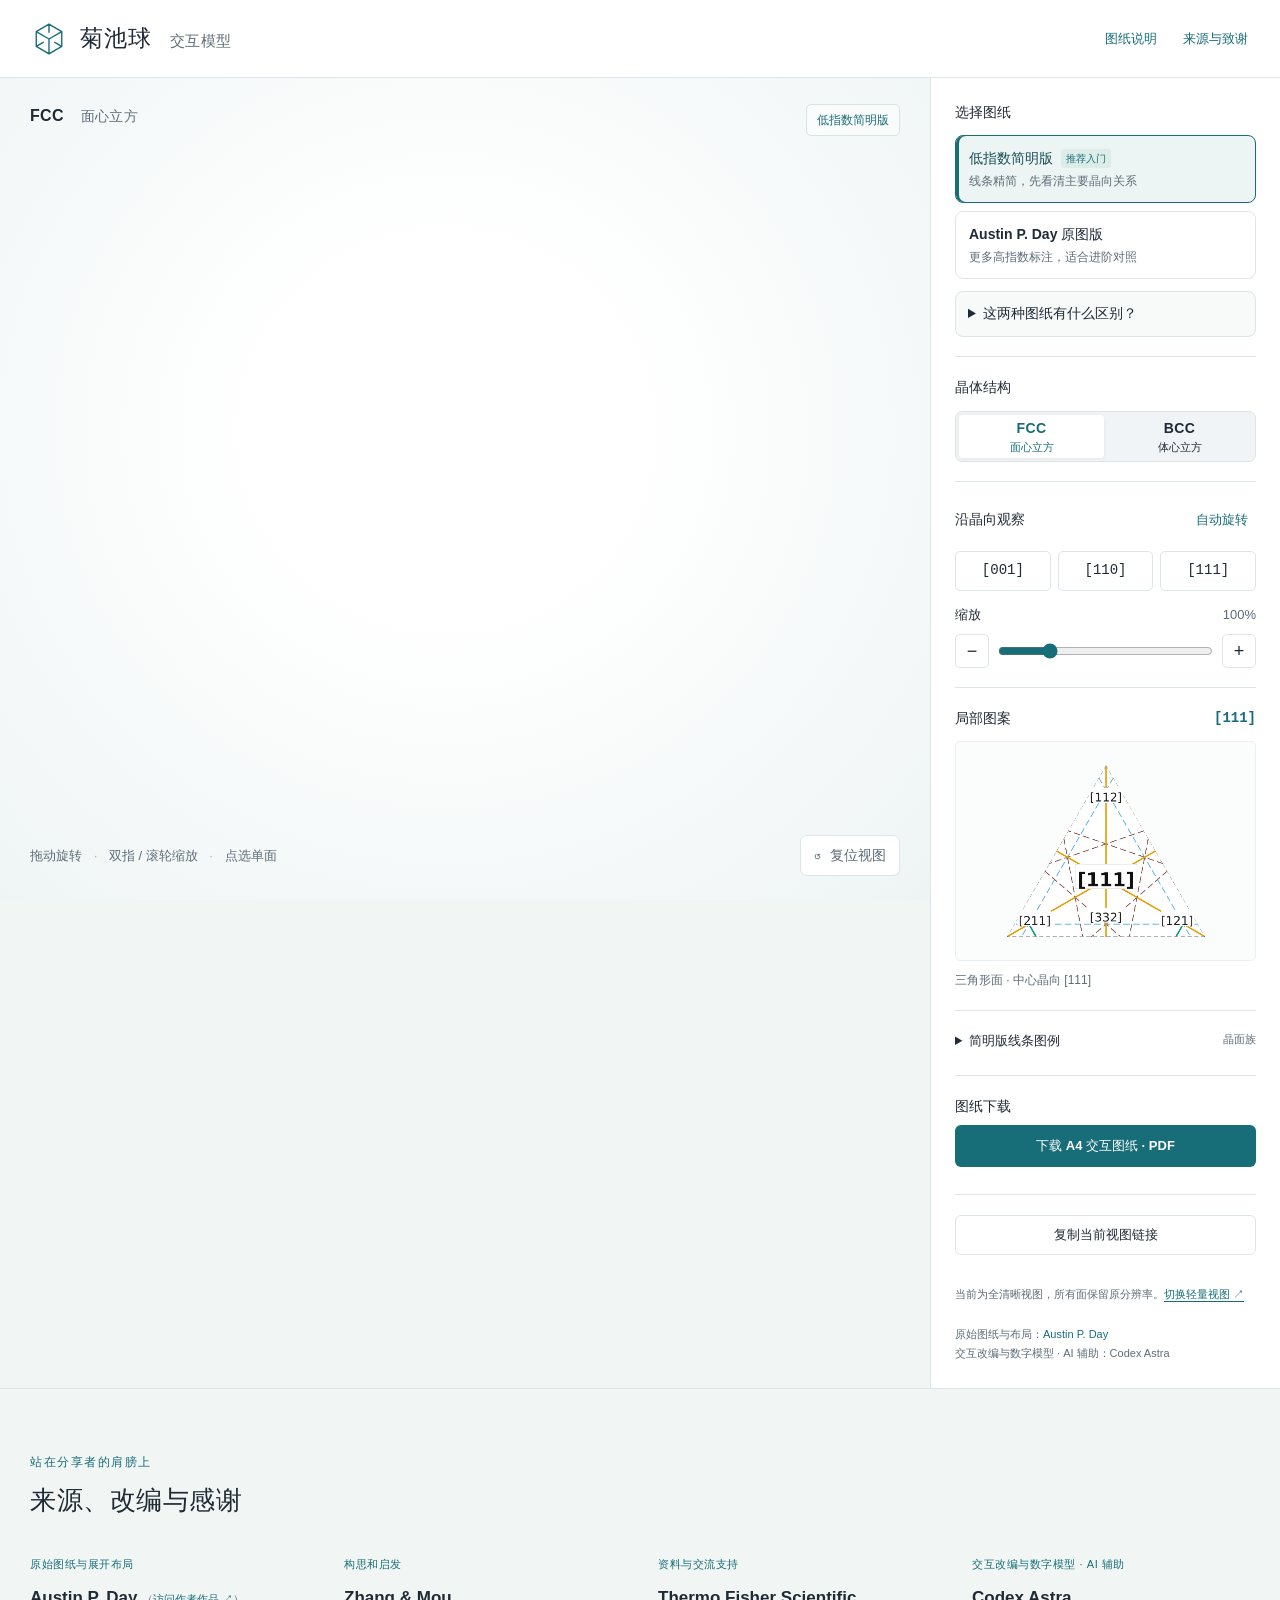
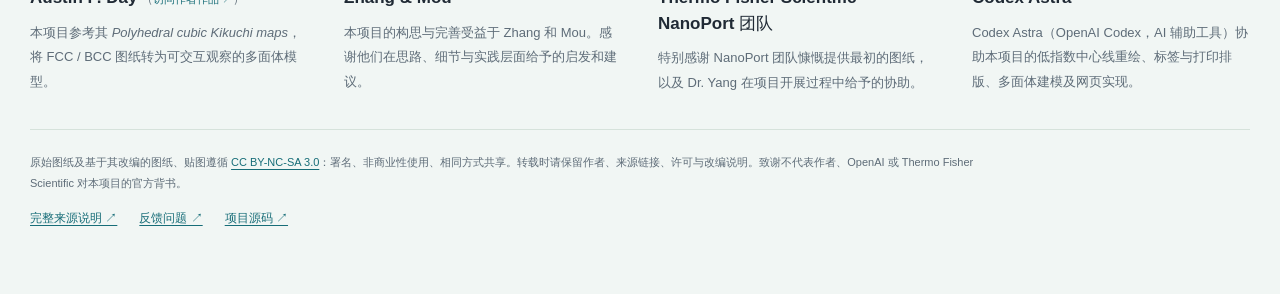
==== index-drawings.html @ 4cb00bb6 "Update links for interactive repository name" ====
<!doctype html>
<html lang="zh-CN">
<head>
  <meta charset="utf-8">
  <meta name="viewport" content="width=device-width, initial-scale=1">
  <meta name="description" content="旋转观察 FCC / BCC 菊池球，从低指数简明版理解晶带轴与晶面族，再用 Austin P. Day 原图版探索更多高指数标注。支持单面查看、视图分享与 A4 图纸下载。">
  <meta name="theme-color" content="#176d78">
  <meta property="og:title" content="菊池球 · FCC / BCC 交互模型">
  <meta property="og:description" content="从低指数简明版开始，在同一视角对照 FCC / BCC 与 Austin P. Day 原图。免费在线交互工具。">
  <meta property="og:type" content="website">
  <title>菊池球 · FCC / BCC 交互模型</title>
  <link rel="stylesheet" href="style.css?v=20260909-gradient2">
  <script src="model-drawings.js" defer></script>
  <script src="model-lite.js" defer></script>
  <script src="preview.js?v=1" defer></script>
  <script src="viewer-drawings.js?v=20260909-wording1" defer></script>
</head>
<body class="teaching-app">
  <a class="skip-link" href="#controls">跳到模型控制</a>
  <header class="header">
    <div class="identity"><svg aria-hidden="true" viewBox="0 0 32 32"><path d="M16 2 28 9v14l-12 7L4 23V9Z M4 9l12 7 12-7M16 16v14M16 2v8M4 23l7-4M28 23l-7-4"/></svg><h1>菊池球<span>交互模型</span></h1></div>
    <nav aria-label="页面导航"><a href="#guide">图纸说明</a><a href="#credits">来源与致谢</a></nav>
  </header>
  <main>
    <section class="stage" aria-label="菊池球三维观察区">
      <div class="stage-top"><div><span class="model-tag" id="model-tag">FCC <span>面心立方</span></span></div><span class="edition-tag" id="edition-tag">低指数简明版</span></div>
      <canvas id="viewer" tabindex="0" aria-label="菊池球模型。拖动或按方向键旋转，滚轮或加减键缩放，点击表面查看图案，Home 键复位。也可在模型控制中选择晶向。" aria-busy="true"></canvas>
      <div id="loading" class="loading" role="status"><span id="loading-message">正在载入低指数简明版…</span><button id="retry" type="button" hidden>重新载入</button></div>
      <noscript><p class="loading">请启用 JavaScript 查看交互模型。也可在下方下载 A4 交互图纸。</p></noscript>
      <div class="stage-bottom"><span>拖动旋转 <i>·</i> 双指 / 滚轮缩放 <i>·</i> 点选单面</span><button id="reset" class="reset" type="button" title="快捷键 Home">↺ <span>复位视图</span></button></div>
    </section>
    <aside id="controls" class="panel" aria-label="模型观察控制" tabindex="-1">
      <section class="control-block edition-block">
        <div class="row"><h2>选择图纸</h2></div>
        <div class="edition-options" role="group" aria-label="选择图纸版本">
          <button type="button" data-edition="teaching" aria-pressed="true"><span class="edition-title">低指数简明版 <small>推荐入门</small></span><span class="edition-subtitle">线条精简，先看清主要晶向关系</span></button>
          <button type="button" data-edition="day" aria-pressed="false"><span class="edition-title">Austin P. Day 原图版</span><span class="edition-subtitle">更多高指数标注，适合进阶对照</span></button>
        </div>
        <details id="guide" class="reading-note"><summary>这两种图纸有什么区别？</summary><div><p><strong>低指数简明版（Strict）</strong>：从各分量绝对值不超过 3 的候选晶面中按 FCC / BCC 反射条件筛选，将共线的高次反射合并为中心线，并仅标注保留线条形成的部分晶带轴交点。它用于减少视觉负担，不是所有低指数晶向的完整目录。</p><p><strong>Austin P. Day 原图版</strong>：保留所提供图纸中更丰富的线条、色彩与高指数标注。当前 BCC 原图分辨率较低，放大后清晰度受源图限制；可访问作者的作品页面查阅原始资料。</p><p>模型由 18 个正方形面与 8 个三角形面组成，展示预先绘制的图案，不实时计算衍射花样、晶格常数或菊池带强度。</p></div></details>
      </section>
      <section class="control-block crystal-block">
        <h2>晶体结构</h2>
        <div class="segmented" role="group" aria-label="选择晶体类型"><button type="button" data-model="FCC" aria-pressed="true">FCC <span>面心立方</span></button><button type="button" data-model="BCC" aria-pressed="false">BCC <span>体心立方</span></button></div>
      </section>
      <section class="control-block view-block">
        <div class="row"><h2>沿晶向观察</h2><button type="button" id="spin" class="text-button" aria-pressed="false">自动旋转</button></div>
        <div class="views" role="group" aria-label="观察方向"><button type="button" data-view="001" aria-pressed="false">[001]</button><button type="button" data-view="110" aria-pressed="false">[110]</button><button type="button" data-view="111" aria-pressed="false">[111]</button></div>
        <div class="row zoom-row"><label for="zoom">缩放</label><output for="zoom" id="zoom-value">100%</output></div>
        <div class="zoom-control"><button id="zoom-out" aria-label="缩小" type="button">−</button><input id="zoom" type="range" min="55" max="260" step="1" value="100" aria-label="模型缩放比例"><button id="zoom-in" aria-label="放大" type="button">+</button></div>
      </section>
      <section class="control-block face-block">
        <div class="row"><h2>局部图案</h2><span id="face-label" class="face-label">—</span></div>
        <div class="face-preview"><canvas id="face-preview" width="512" height="512" role="img" aria-label="所选晶向的图纸局部"></canvas></div>
        <label for="face-picker" hidden>选择晶向并转到对应面</label><select id="face-picker" disabled hidden><option>正在载入晶向…</option></select>
        <p class="detail" id="face-description">点选模型表面，查看对应的局部图案。</p>
      </section>
      <details id="legend-block" class="legend-block"><summary>简明版线条图例 <span>晶面族</span></summary><div id="legend" class="legend"></div><p class="detail">不同晶面族以颜色和线型区分。<br>晶向以 [uvw] 标注；数字上方的横杠表示该指数为负。</p></details>
      <section id="download-block" class="control-block download-block" aria-label="图纸与下载">
        <h2>图纸下载</h2><div id="source-links"><a class="download-link" href="source/reference.pdf" download="Kikuchi_FCC_BCC_LowIndex_A4.pdf">下载 A4 交互图纸 · PDF</a></div>
      </section>
      <div class="share-block"><button id="share" type="button">复制当前视图链接</button><span id="share-status" role="status"></span><input id="share-fallback" aria-label="当前视图链接，可手动复制" readonly hidden></div>
      <p class="render-note">当前为全清晰视图，所有面保留原分辨率。<a href="index-lite.html" id="render-mode-link">切换轻量视图 ↗</a></p>
      <p class="panel-credit">原始图纸与布局：<a href="#credits">Austin P. Day</a><br>交互改编与数字模型 · AI 辅助：Codex Astra</p>
    </aside>
  </main>
  <footer id="credits" class="credits-section" aria-labelledby="credits-title">
    <div class="section-intro"><p class="eyebrow">站在分享者的肩膀上</p><h2 id="credits-title">来源、改编与感谢</h2></div>
    <div class="credit-grid">
      <article><p class="credit-role">原始图纸与展开布局</p><h3>Austin P. Day <small class="credit-source">（<a href="https://www.thingiverse.com/thing:969758" target="_blank" rel="noopener" aria-label="查看 Austin P. Day 的作品与原始资料">访问作者作品 ↗</a>）</small></h3><p>本项目参考其 <em>Polyhedral cubic Kikuchi maps</em>，将 FCC / BCC 图纸转为可交互观察的多面体模型。</p></article>
      <article><p class="credit-role">构思和启发</p><h3>Zhang &amp; Mou</h3><p>本项目的构思与完善受益于 Zhang 和 Mou。感谢他们在思路、细节与实践层面给予的启发和建议。</p></article>
      <article><p class="credit-role">资料与交流支持</p><h3>Thermo Fisher Scientific NanoPort 团队</h3><p>特别感谢 NanoPort 团队慷慨提供最初的图纸，以及 Dr. Yang 在项目开展过程中给予的协助。</p></article>
      <article><p class="credit-role">交互改编与数字模型 · AI 辅助</p><h3>Codex Astra</h3><p>Codex Astra（OpenAI Codex，AI 辅助工具）协助本项目的低指数中心线重绘、标签与打印排版、多面体建模及网页实现。</p></article>
    </div>
    <div class="license-note"><p>原始图纸及基于其改编的图纸、贴图遵循 <a href="https://creativecommons.org/licenses/by-nc-sa/3.0/" target="_blank" rel="license noopener">CC BY-NC-SA 3.0</a>：署名、非商业性使用、相同方式共享。转载时请保留作者、来源链接、许可与改编说明。致谢不代表作者、OpenAI 或 Thermo Fisher Scientific 对本项目的官方背书。</p><a href="https://github.com/AbigaleLu/kikuchi-sphere-interactive/blob/main/ATTRIBUTION.md" target="_blank" rel="noopener">完整来源说明 ↗</a><a href="https://github.com/AbigaleLu/kikuchi-sphere-interactive/issues" target="_blank" rel="noopener">反馈问题 ↗</a><a href="https://github.com/AbigaleLu/kikuchi-sphere-interactive" target="_blank" rel="noopener">项目源码 ↗</a></div>
  </footer>
</body>
</html>
---- style.css ----
:root{font-family:-apple-system,BlinkMacSystemFont,"Segoe UI","PingFang SC","Microsoft YaHei",sans-serif;color:#202a35;background:#fff;font-size:16px;font-synthesis:none;color-scheme:light;--accent:#176d78;--border:#e2e7eb;--muted:#687482}
*{box-sizing:border-box}body{margin:0}button,input,a{-webkit-tap-highlight-color:transparent}button,input{font:inherit}button{cursor:pointer;color:inherit}button:focus-visible,a:focus-visible,input:focus-visible,canvas:focus-visible{outline:3px solid #258b9d;outline-offset:4px}button{transition:background .15s,color .15s;border:1px solid var(--border);background:#fff}button:hover{background:#edf3f5}button:disabled{opacity:.4;cursor:default}button[aria-pressed=true]{color:#fff;background:var(--accent);border-color:var(--accent)}
.header{height:84px;border-bottom:1px solid var(--border);display:flex;align-items:center;justify-content:space-between;padding:0 34px}.identity{display:flex;gap:14px;align-items:center}.identity svg{width:34px;height:34px;fill:none;stroke:var(--accent);stroke-width:1.3;stroke-linejoin:round}h1{font-size:23px;letter-spacing:.04em;font-weight:650;margin:0}h1 span{font-size:15px;color:var(--muted);font-weight:400;margin-left:18px;letter-spacing:.03em}.version{font-size:13px;color:var(--muted);white-space:nowrap}.version span{padding:0 7px}
main{display:grid;grid-template-columns:minmax(0,1fr) 294px;min-height:calc(100svh - 84px)}.stage{position:relative;min-width:0;height:calc(100svh - 84px);min-height:550px;overflow:hidden;background:radial-gradient(ellipse at 48% 43%,#fff 24%,#f1f4f6 100%)}canvas{width:100%;height:100%;display:block;touch-action:none;cursor:grab}canvas:active{cursor:grabbing}.stage-top,.stage-bottom{position:absolute;left:30px;right:30px;display:flex;align-items:center;justify-content:space-between;gap:14px;pointer-events:none}.stage-top{top:28px}.model-tag{font-weight:650;font-size:16px;letter-spacing:.02em}.model-tag span{font-size:14px;color:var(--muted);font-weight:400;margin-left:12px}.geometry-tag{font-size:13px;color:var(--muted)}.stage-bottom{bottom:24px;font-size:13px;color:var(--muted)}.stage-bottom i{font-style:normal;color:#aab4bf;padding:0 8px}.reset{padding:9px 13px;border-radius:7px;pointer-events:auto;font-size:14px;white-space:nowrap}.reset span{margin-left:5px}.loading{position:absolute;left:50%;top:45%;transform:translate(-50%,-50%);padding:18px 22px;background:#fff;box-shadow:0 4px 30px #1a344219;border:1px solid var(--border);border-radius:8px;font-size:15px;max-width:80%}.loading[hidden]{display:none}
.panel{padding:27px 24px 22px;border-left:1px solid var(--border);background:#fff;display:flex;flex-direction:column;gap:22px}.control-block{padding-bottom:21px;border-bottom:1px solid var(--border)}h2{font-size:14px;font-weight:600;margin:0 0 13px}.segmented{display:flex;border-radius:7px;overflow:hidden;border:1px solid var(--border);padding:3px;background:#f1f4f6;gap:3px}.segmented button{flex:1;height:36px;border:0;border-radius:4px;background:transparent;font-size:14px;font-weight:600;letter-spacing:.08em}.segmented button[aria-pressed=true]{background:#fff;color:#176d78;box-shadow:0 1px 4px #20394c13}.detail{font-size:13px;line-height:1.6;color:var(--muted);margin:9px 0 0}.row{display:flex;align-items:center;justify-content:space-between;gap:8px}.row h2{margin:0}.text-button{border:0;background:transparent;font-size:13px;color:var(--accent);padding:6px 8px;border-radius:4px}.views{display:flex;gap:7px;margin-top:13px}.views button{flex:1;padding:8px 0;font-family:ui-monospace,SFMono-Regular,Consolas,monospace;font-size:14px;border-radius:5px}.zoom-row{font-size:13px;margin-top:20px}.zoom-row output{color:var(--muted);font-variant-numeric:tabular-nums}.zoom-control{display:flex;align-items:center;gap:9px;margin-top:10px}.zoom-control button{height:28px;width:28px;padding:0;flex:none;border-radius:5px;font-size:18px}.zoom-control input{min-width:0;width:100%;margin:0;accent-color:var(--accent);cursor:pointer}.face-label{font-size:14px;font-weight:600;font-family:ui-monospace,SFMono-Regular,Consolas,monospace;color:var(--accent)}.face-preview{aspect-ratio:1;margin-top:12px;display:grid;place-items:center;background:#f8fafb;border:1px solid #edf0f3;border-radius:5px;padding:10px}.face-preview img{width:100%;height:100%;object-fit:contain;min-height:0;min-width:0}.legend{display:flex;flex-wrap:wrap;gap:10px 16px}.legend-item{display:flex;align-items:center;gap:5px;font-family:ui-monospace,SFMono-Regular,Consolas,monospace;font-size:12px}.legend-item svg{width:20px;height:6px;overflow:visible;flex:none}.legend-block h2{margin-bottom:12px}.source-note{margin-top:auto;color:var(--muted);font-size:12px;line-height:1.8}.source-note a{display:block;color:var(--accent);text-decoration:none;margin:6px 0 12px;font-size:13px}.source-note a:hover{text-decoration:underline}.source-note small{font-size:11px;line-height:1.6;color:#7a8692;display:block}
@media(min-height:1000px){.panel{gap:28px;padding-top:32px}.face-preview{margin-top:16px}}
@media(max-width:900px){main{grid-template-columns:minmax(0,1fr) 260px}.panel{padding:24px 18px;gap:20px}.header{padding:0 24px}.stage-top,.stage-bottom{left:20px;right:20px}.stage-bottom{align-items:flex-start;flex-direction:column;gap:12px}.stage-bottom i{padding:0 3px}.geometry-tag{display:none}}
@media(max-width:650px){.header{height:70px;padding:0 18px}h1{font-size:20px}h1 span{font-size:13px;margin-left:12px}.identity{gap:9px}.identity svg{width:27px}.version{font-size:12px}.version span{padding:0 2px}main{display:block}.stage{height:64svh;min-height:410px;max-height:690px}.stage-top{top:21px}.stage-bottom{bottom:17px;flex-direction:row;align-items:center;font-size:12px}.stage-bottom>span{max-width:195px;line-height:1.8}.reset{font-size:12px;padding:8px}.panel{display:grid;grid-template-columns:1fr 1fr;gap:20px 22px;border-left:0;border-top:1px solid var(--border);padding:24px 20px}.control-block{padding-bottom:17px}.face-block{grid-row:span 2;border-bottom:0}.legend-block{grid-column:2}.source-note{grid-column:1/-1;border-top:1px solid var(--border);padding-top:15px}.source-note small{font-size:12px}.source-note a{margin-bottom:6px}}
@media(prefers-reduced-motion:reduce){*{transition:none!important}}

/* Teaching product: the interactive model remains the primary content. */
.teaching-app{--muted:#5e6c78;--border:#dde5e8;line-height:1.5}
.teaching-app .credit-source{font-size:11px;font-weight:400;white-space:nowrap;color:var(--muted)}.teaching-app .credit-source a{display:inline;margin:0;font-size:inherit}
@media(min-width:761px) and (max-width:1050px){.teaching-app .credit-grid{grid-template-columns:repeat(2,minmax(0,1fr))}}
.teaching-app .credit-grid article p+p{margin-top:12px}
.teaching-app .guide-section{padding-top:28px;padding-bottom:28px}.teaching-app .guide-section .reading-note{margin-top:0}
.teaching-app [hidden]{display:none!important}
.teaching-app a{color:var(--accent);text-underline-offset:3px}
.render-note{margin:0;font-size:11px;line-height:1.8;color:var(--muted)}.render-note a{display:inline-block;margin-top:4px}.teaching-app .render-note{grid-column:1/-1}
.teaching-app .header{height:78px;padding:0 32px;gap:20px}
.header nav{display:flex;gap:26px;font-size:13px;white-space:nowrap}.header nav a{text-decoration:none}.header nav a:hover{text-decoration:underline}
.skip-link{position:fixed;left:16px;top:-100px;z-index:20;background:#fff;padding:12px 20px;border:2px solid var(--accent);border-radius:8px}.skip-link:focus{top:12px}
.visually-hidden{position:absolute;width:1px;height:1px;margin:-1px;padding:0;overflow:hidden;clip:rect(0,0,0,0);white-space:nowrap;border:0}
.teaching-app main{grid-template-columns:minmax(0,1fr) 350px;min-height:calc(100svh - 78px);border-bottom:1px solid var(--border)}
.teaching-app .stage{height:calc(100svh - 78px);min-height:610px;position:sticky;top:0;background:radial-gradient(ellipse at 48% 43%,#fff 28%,#eef4f4 100%)}
.teaching-app .stage-top{align-items:flex-start;top:26px}.stage-eyebrow{margin:0 0 8px;color:var(--muted);font-size:13px;letter-spacing:.05em}.edition-tag{font-size:12px;line-height:1.5;padding:6px 10px;border-radius:5px;background:#fff9;border:1px solid #d6e4e4;color:var(--accent);white-space:nowrap}
.teaching-app .panel{padding:24px;gap:20px}.teaching-app h2{font-size:14px;font-weight:650}.teaching-app .control-block{padding-bottom:19px}.quiet-label{font-size:11px;color:var(--muted)}
.edition-options{display:grid;gap:8px;margin-top:12px}.edition-options button{text-align:left;padding:12px 13px;border:1px solid var(--border);border-radius:8px;background:#fff;line-height:1.5}.edition-options button[aria-pressed=true]{background:#edf5f4;border-color:var(--accent);color:#184e56;box-shadow:inset 3px 0 var(--accent)}.edition-options button:hover{background:#f3f8f7}.edition-title{display:flex;align-items:center;gap:8px;font-size:14px;font-weight:650}.edition-title small{font-size:10px;font-weight:550;color:var(--accent);background:#dcece7;padding:2px 5px;border-radius:3px}.edition-subtitle{display:block;color:var(--muted);font-size:12px;margin-top:3px}.teaching-app .detail{font-size:12px;line-height:1.75}
.teaching-app .segmented button{height:43px;letter-spacing:.025em}.segmented button span{font-size:11px;font-weight:400;display:block;letter-spacing:0}.teaching-app .views button{min-height:40px}.teaching-app .zoom-row{margin-top:14px}.teaching-app .zoom-control button{width:34px;height:34px}.teaching-app .text-button{min-height:36px}
.teaching-app .face-preview{aspect-ratio:auto;height:220px;margin-top:12px;background:#fbfcfc}.teaching-app .face-preview img{max-height:100%;max-width:100%}#face-picker{width:100%;border:1px solid var(--border);background:#fff;color:#2f4650;font:inherit;font-size:13px;border-radius:5px;padding:8px;margin-top:10px;min-height:38px}.inline-link{display:inline-block;margin-top:5px;font-size:12px;text-decoration:none}.inline-link:hover{text-decoration:underline}
.teaching-app .legend-block{border-bottom:1px solid var(--border);padding-bottom:16px}.teaching-app summary{cursor:pointer;font-size:13px;font-weight:600;min-height:28px}.teaching-app summary:focus-visible,.teaching-app select:focus-visible{outline:3px solid #258b9d;outline-offset:4px}.legend-block summary span{float:right;font-size:11px;font-weight:400;color:var(--muted)}.teaching-app .legend{margin-top:14px;gap:10px 15px}.download-block h2{margin-bottom:4px}#source-links a{display:block;font-size:12px;margin:8px 0;text-decoration:none}#source-links a:hover{text-decoration:underline}#source-links .download-link{display:block;text-align:center;background:var(--accent);color:#fff;padding:11px;border-radius:6px;font-size:13px;font-weight:600}.share-block{display:grid;gap:6px}.share-block button{border-radius:6px;min-height:40px;font-size:13px}.share-block [role=status]{font-size:11px;color:var(--accent)}#share-fallback{width:100%;font-size:12px;padding:8px;border:1px solid var(--border);border-radius:4px}.panel-credit{font-size:11px;line-height:1.8;color:var(--muted);margin:0}.panel-credit a{text-decoration:none}.loading{line-height:1.8;text-align:center}.loading button{display:block;margin:12px auto 0;padding:7px 15px;border-radius:5px;font-size:13px}
.guide-section,.credits-section{padding:64px max(32px,calc((100% - 1200px)/2));scroll-margin-top:24px}.guide-section{background:#fff}.section-intro{max-width:650px}.section-intro .eyebrow{font-size:12px;color:var(--accent);letter-spacing:.13em;margin:0 0 10px}.section-intro h2{font-size:26px;margin:0 0 12px;letter-spacing:.02em}.section-intro>p:last-child{font-size:14px;color:var(--muted);margin:0;line-height:1.8}.guide-steps{list-style:none;margin:32px 0 0;padding:0;display:grid;grid-template-columns:repeat(3,minmax(0,1fr));gap:32px}.guide-steps li{padding-top:18px;border-top:1px solid var(--border)}.step-number{font-size:12px;font-variant-numeric:tabular-nums;color:var(--accent)}.guide-steps h3,.credit-grid h3{font-size:17px;line-height:1.5;margin:10px 0}.guide-steps p,.credit-grid p{font-size:13px;line-height:1.9;color:var(--muted);margin:0}.reading-note{margin-top:30px;border:1px solid var(--border);padding:17px 20px;border-radius:8px;background:#f8faf9}.reading-note summary{min-height:20px;font-size:14px}.reading-note div{max-width:920px;font-size:13px;line-height:1.9;color:var(--muted)}.reading-note p{margin:14px 0 0}.reading-note strong{color:#374b52}
.credits-section{background:#f1f6f4;border-top:1px solid #dfe8e3}.credit-grid{display:grid;grid-template-columns:repeat(4,minmax(0,1fr));gap:36px;margin-top:34px}.credit-grid .credit-role{color:var(--accent);font-size:11px;letter-spacing:.05em}.credit-grid a{font-size:12px;display:inline-block;margin-top:13px;text-decoration:none}.credit-grid a:hover{text-decoration:underline}.license-note{margin-top:34px;padding-top:22px;border-top:1px solid #d6e2db;font-size:11px;line-height:1.9;color:var(--muted)}.license-note p{max-width:950px;margin:0 0 13px}.license-note>a{margin-right:22px;font-size:12px}
@media(min-width:1600px){.teaching-app main{grid-template-columns:minmax(0,1fr) 380px}.teaching-app .panel{padding:28px 30px}}
@media(max-width:1000px) and (min-width:761px){.teaching-app main{grid-template-columns:minmax(0,1fr) 310px}.teaching-app .panel{padding:22px 18px}.edition-title{font-size:13px}.teaching-app .stage-top{flex-direction:column;gap:10px}.teaching-app .stage-bottom{flex-direction:column;align-items:flex-start}}
@media(max-width:760px){.teaching-app .header{height:72px;padding:0 18px}.teaching-app h1{font-size:20px}.teaching-app h1 span{font-size:11px;display:block;margin-left:0;margin-top:2px}.header nav{gap:16px;font-size:12px}.teaching-app main{display:block}.teaching-app .stage{position:relative;height:61svh;min-height:400px;max-height:650px}.teaching-app .stage-top{left:20px;right:20px;top:20px}.stage-eyebrow{font-size:11px;letter-spacing:0}.edition-tag{font-size:10px;padding:4px 6px}.teaching-app .stage-bottom{left:20px;right:20px;bottom:18px;flex-direction:row;align-items:center}.teaching-app .stage-bottom>span{max-width:190px;line-height:1.8;font-size:11px}.teaching-app .panel{display:grid;grid-template-columns:repeat(2,minmax(0,1fr));gap:20px;border-left:0;border-top:1px solid var(--border);padding:24px 20px}.edition-block{grid-column:1/-1}.edition-options{grid-template-columns:1fr 1fr}.edition-options button{padding:12px}.edition-title{font-size:13px;display:block}.edition-title small{margin-left:4px;display:inline-block}.edition-subtitle{font-size:11px}.crystal-block,.view-block{grid-column:1}.teaching-app .face-block{grid-column:2;grid-row:2/span 2;border-bottom:1px solid var(--border)}.teaching-app .face-preview{height:auto;aspect-ratio:1}.teaching-app .legend-block{grid-column:1/-1}.download-block{grid-column:1/-1}.share-block,.panel-credit{grid-column:1/-1}.guide-section,.credits-section{padding:42px 22px}.section-intro h2{font-size:22px}.guide-steps,.credit-grid{gap:22px;grid-template-columns:1fr}.guide-steps{margin-top:23px}.credit-grid{margin-top:28px}.credit-grid article{padding-top:20px;border-top:1px solid #d6e2db}.reading-note{padding:15px}.teaching-app .reset{font-size:12px}.teaching-app .control-block{padding-bottom:18px}}
@media(max-width:390px){.edition-options{grid-template-columns:1fr}.teaching-app .stage-top{flex-direction:column;gap:8px}.teaching-app .panel{gap:16px;padding:20px 16px}.edition-title{display:flex}.teaching-app .views{gap:4px}.teaching-app .zoom-control{gap:4px}.header nav{gap:10px}.teaching-app .stage-bottom>span{max-width:160px}}

/* Compact disclosure beside the drawing choices. */
.edition-block .reading-note{margin:12px 0 0;padding:10px 12px;font-size:12px;line-height:1.7}
#download-block[hidden]{display:none!important}

.face-preview canvas{width:100%;height:100%;min-width:0;min-height:0;object-fit:contain;cursor:default;touch-action:pan-y}

/* Keep viewer and credits gutters aligned while retaining the viewer gradient. */
.teaching-app{--page-gutter:30px;--page-surface:#f1f6f4}
.teaching-app main,.teaching-app .credits-section{background:var(--page-surface)}
.teaching-app .stage-top,.teaching-app .stage-bottom{left:var(--page-gutter);right:var(--page-gutter)}
.teaching-app .credits-section{padding-left:var(--page-gutter);padding-right:var(--page-gutter);border-top:0}
@media(max-width:900px){.teaching-app{--page-gutter:20px}}
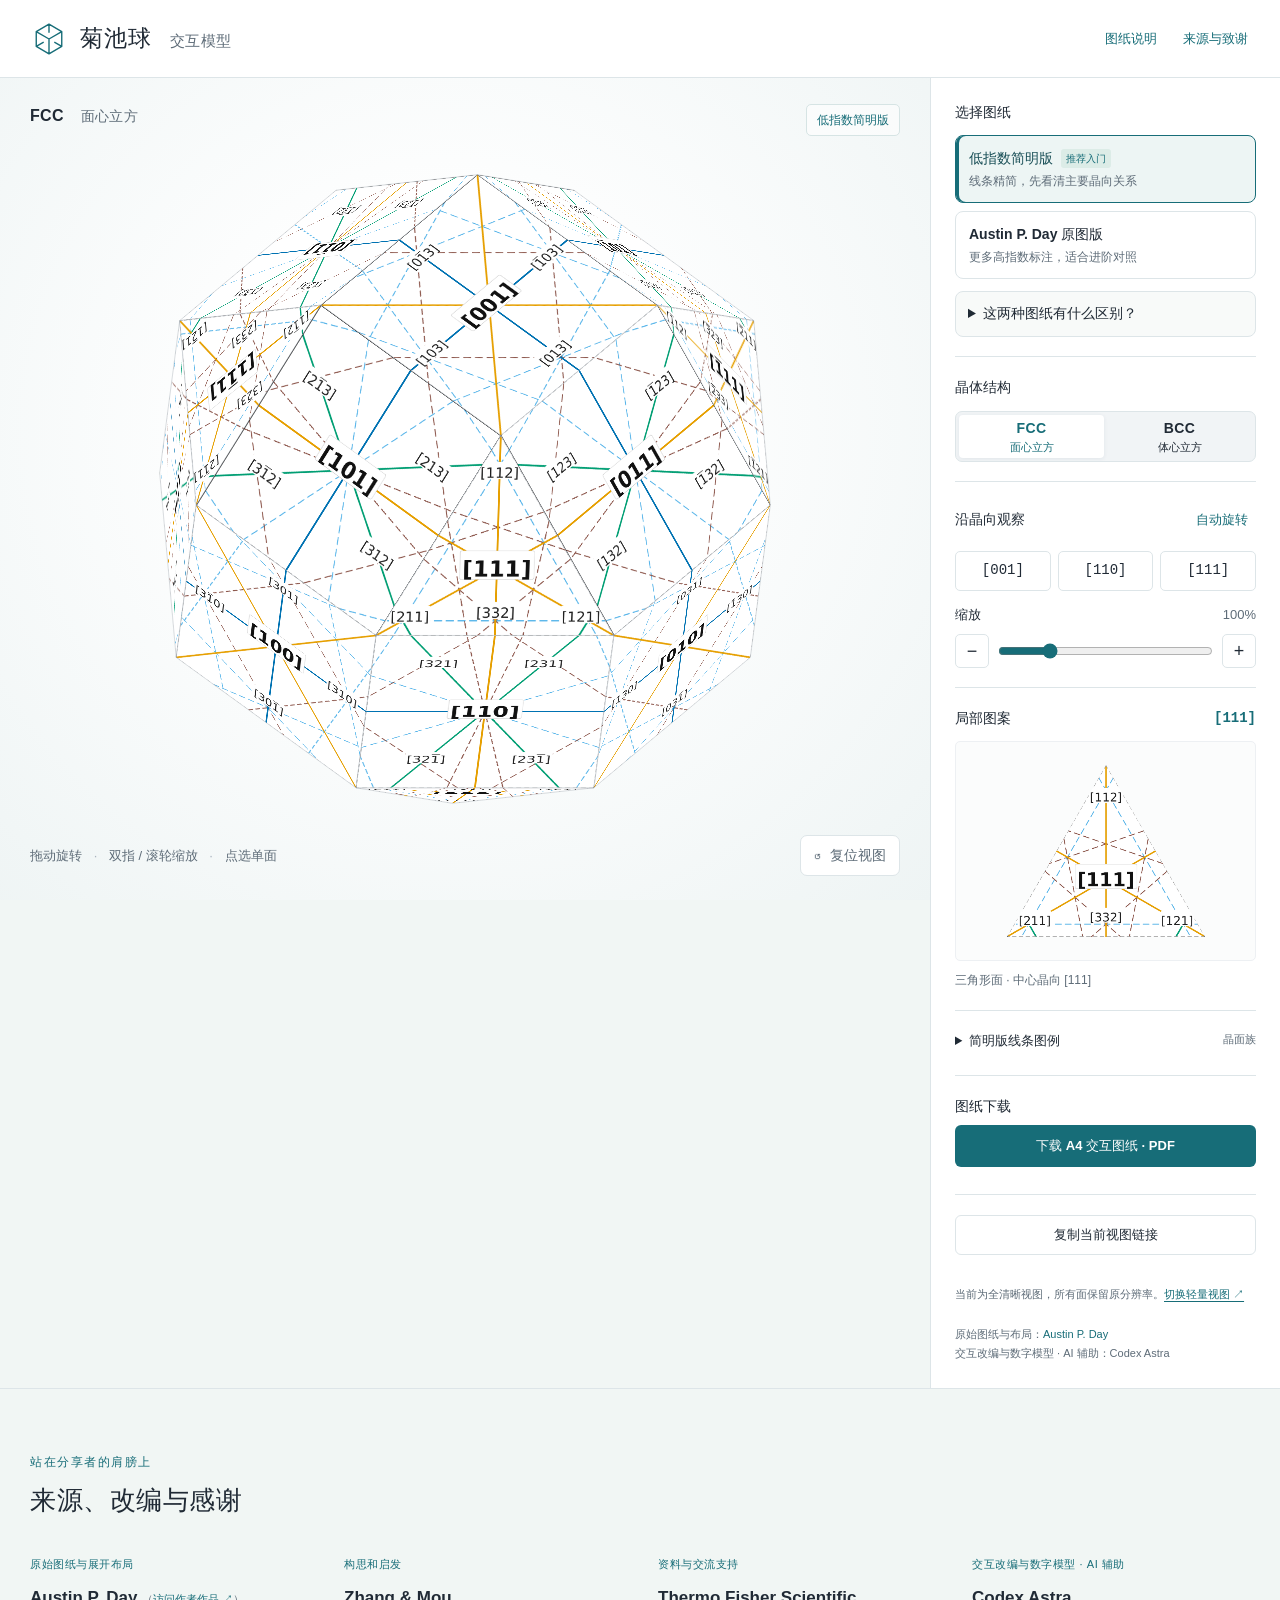
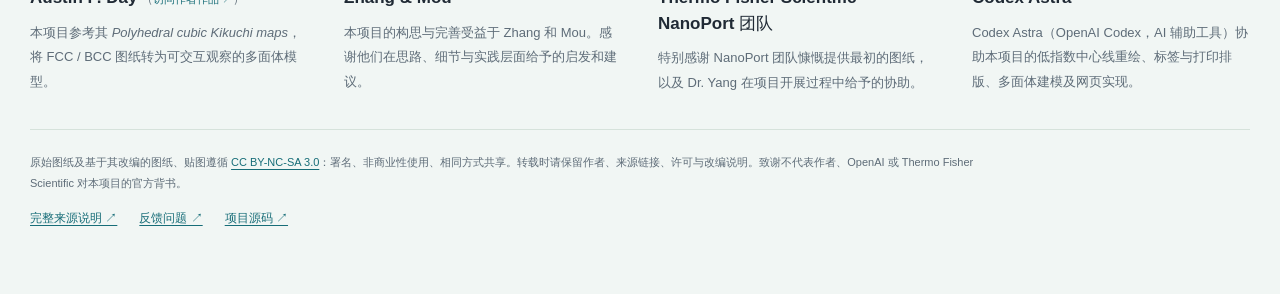
==== commit 0b4cdb3e: "Refresh public totals using an explicit full-history range" ====
--- a/index-drawings.html
+++ b/index-drawings.html
@@ -9,11 +9,12 @@
   <meta property="og:description" content="从低指数简明版开始，在同一视角对照 FCC / BCC 与 Austin P. Day 原图。免费在线交互工具。">
   <meta property="og:type" content="website">
   <title>菊池球 · FCC / BCC 交互模型</title>
-  <link rel="stylesheet" href="style.css?v=20260909-gradient2">
+  <link rel="stylesheet" href="style.css?v=20260909-stats1">
   <script src="model-drawings.js" defer></script>
   <script src="model-lite.js" defer></script>
   <script src="preview.js?v=1" defer></script>
   <script src="viewer-drawings.js?v=20260909-wording1" defer></script>
+  <script src="usage-stats.js?v=20260910-counts2" defer></script>
 </head>
 <body class="teaching-app">
   <a class="skip-link" href="#controls">跳到模型控制</a>
@@ -56,7 +57,7 @@
       </section>
       <details id="legend-block" class="legend-block"><summary>简明版线条图例 <span>晶面族</span></summary><div id="legend" class="legend"></div><p class="detail">不同晶面族以颜色和线型区分。<br>晶向以 [uvw] 标注；数字上方的横杠表示该指数为负。</p></details>
       <section id="download-block" class="control-block download-block" aria-label="图纸与下载">
-        <h2>图纸下载</h2><div id="source-links"><a class="download-link" href="source/reference.pdf" download="Kikuchi_FCC_BCC_LowIndex_A4.pdf">下载 A4 交互图纸 · PDF</a></div>
+        <h2>图纸下载</h2><div id="source-links"><a class="download-link" href="source/reference.pdf" download="Kikuchi_FCC_BCC_LowIndex_A4.pdf" data-goatcounter-click="download-a4-pdf" data-goatcounter-title="A4 Kikuchi drawing PDF download" data-goatcounter-no-session="1">下载 A4 交互图纸 · PDF</a></div>
       </section>
       <div class="share-block"><button id="share" type="button">复制当前视图链接</button><span id="share-status" role="status"></span><input id="share-fallback" aria-label="当前视图链接，可手动复制" readonly hidden></div>
       <p class="render-note">当前为全清晰视图，所有面保留原分辨率。<a href="index-lite.html" id="render-mode-link">切换轻量视图 ↗</a></p>
@@ -72,6 +73,8 @@
       <article><p class="credit-role">交互改编与数字模型 · AI 辅助</p><h3>Codex Astra</h3><p>Codex Astra（OpenAI Codex，AI 辅助工具）协助本项目的低指数中心线重绘、标签与打印排版、多面体建模及网页实现。</p></article>
     </div>
     <div class="license-note"><p>原始图纸及基于其改编的图纸、贴图遵循 <a href="https://creativecommons.org/licenses/by-nc-sa/3.0/" target="_blank" rel="license noopener">CC BY-NC-SA 3.0</a>：署名、非商业性使用、相同方式共享。转载时请保留作者、来源链接、许可与改编说明。致谢不代表作者、OpenAI 或 Thermo Fisher Scientific 对本项目的官方背书。</p><a href="https://github.com/AbigaleLu/kikuchi-sphere-interactive/blob/main/ATTRIBUTION.md" target="_blank" rel="noopener">完整来源说明 ↗</a><a href="https://github.com/AbigaleLu/kikuchi-sphere-interactive/issues" target="_blank" rel="noopener">反馈问题 ↗</a><a href="https://github.com/AbigaleLu/kikuchi-sphere-interactive" target="_blank" rel="noopener">项目源码 ↗</a></div>
+    <p class="usage-stats" id="usage-stats" hidden><span>轻量访问 <span data-usage-path="/kikuchi/lite">0</span></span> · <span>全清晰访问 <span data-usage-path="/kikuchi/full">0</span></span> · <span>图纸下载 <span data-usage-path="download-a4-pdf">0</span></span></p>
   </footer>
+  <script data-goatcounter="https://abigalelu.goatcounter.com/count" data-goatcounter-settings='{"path":"/kikuchi/full"}' async src="https://gc.zgo.at/count.js"></script>
 </body>
 </html>
--- a/style.css
+++ b/style.css
@@ -48,3 +48,6 @@
 .teaching-app .stage-top,.teaching-app .stage-bottom{left:var(--page-gutter);right:var(--page-gutter)}
 .teaching-app .credits-section{padding-left:var(--page-gutter);padding-right:var(--page-gutter);border-top:0}
 @media(max-width:900px){.teaching-app{--page-gutter:20px}}
+
+.usage-stats{margin:16px 0 0;font-size:11px;line-height:1.9;color:var(--muted);font-variant-numeric:tabular-nums}
+.usage-stats>span{display:inline-block}
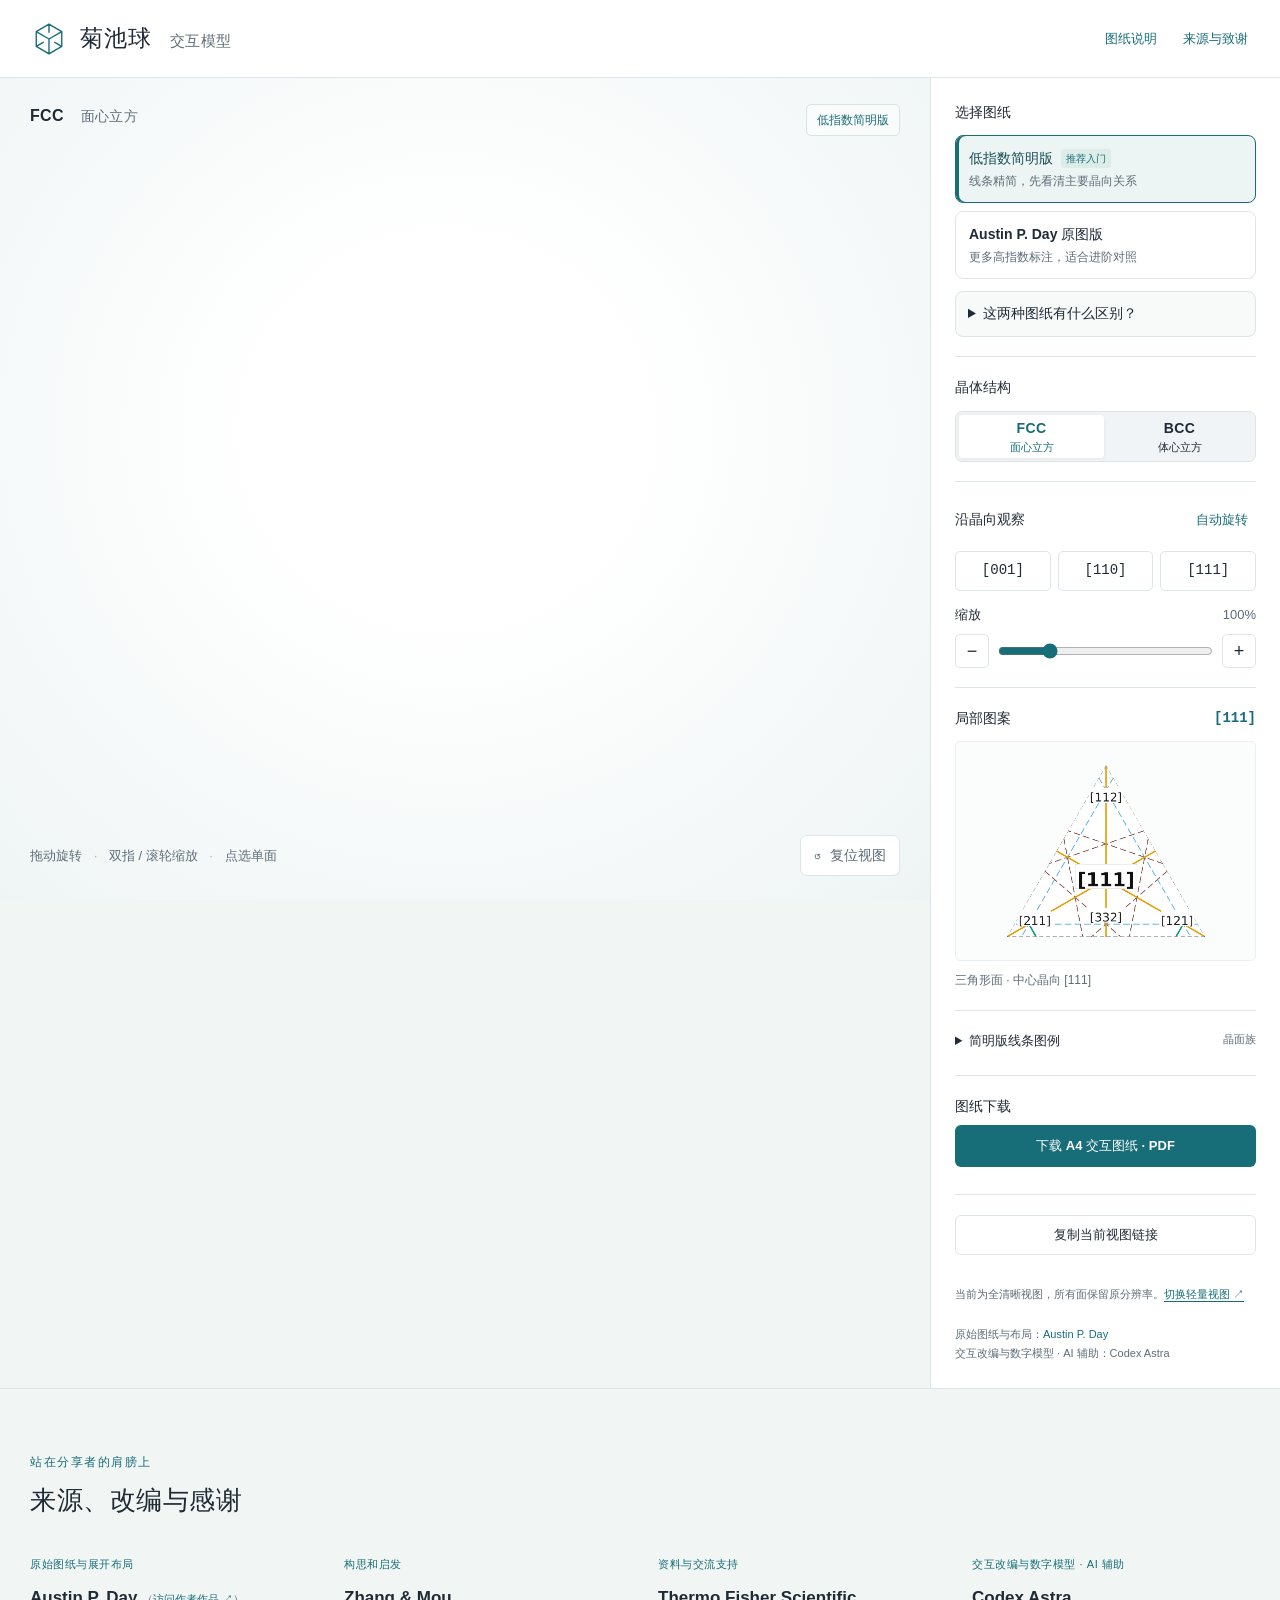
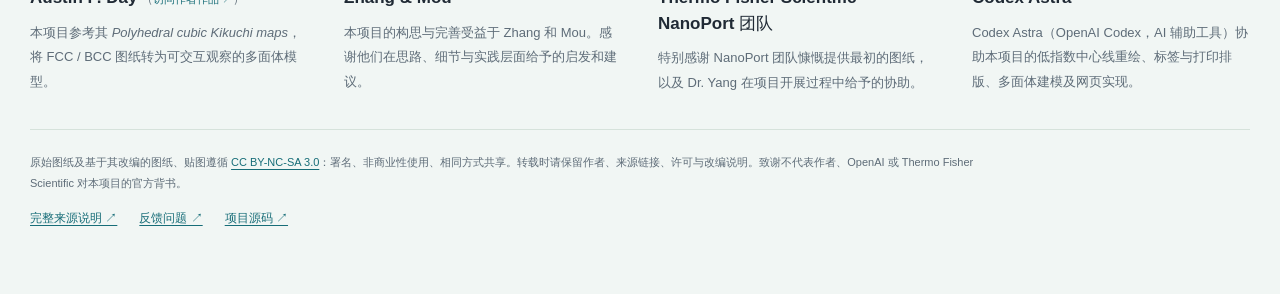
==== commit d62d9560: "Retry public counters after transient connection failures" ====
--- a/index-drawings.html
+++ b/index-drawings.html
@@ -14,7 +14,7 @@
   <script src="model-lite.js" defer></script>
   <script src="preview.js?v=1" defer></script>
   <script src="viewer-drawings.js?v=20260909-wording1" defer></script>
-  <script src="usage-stats.js?v=20260910-counts2" defer></script>
+  <script src="usage-stats.js?v=20260911-retry1" defer></script>
 </head>
 <body class="teaching-app">
   <a class="skip-link" href="#controls">跳到模型控制</a>
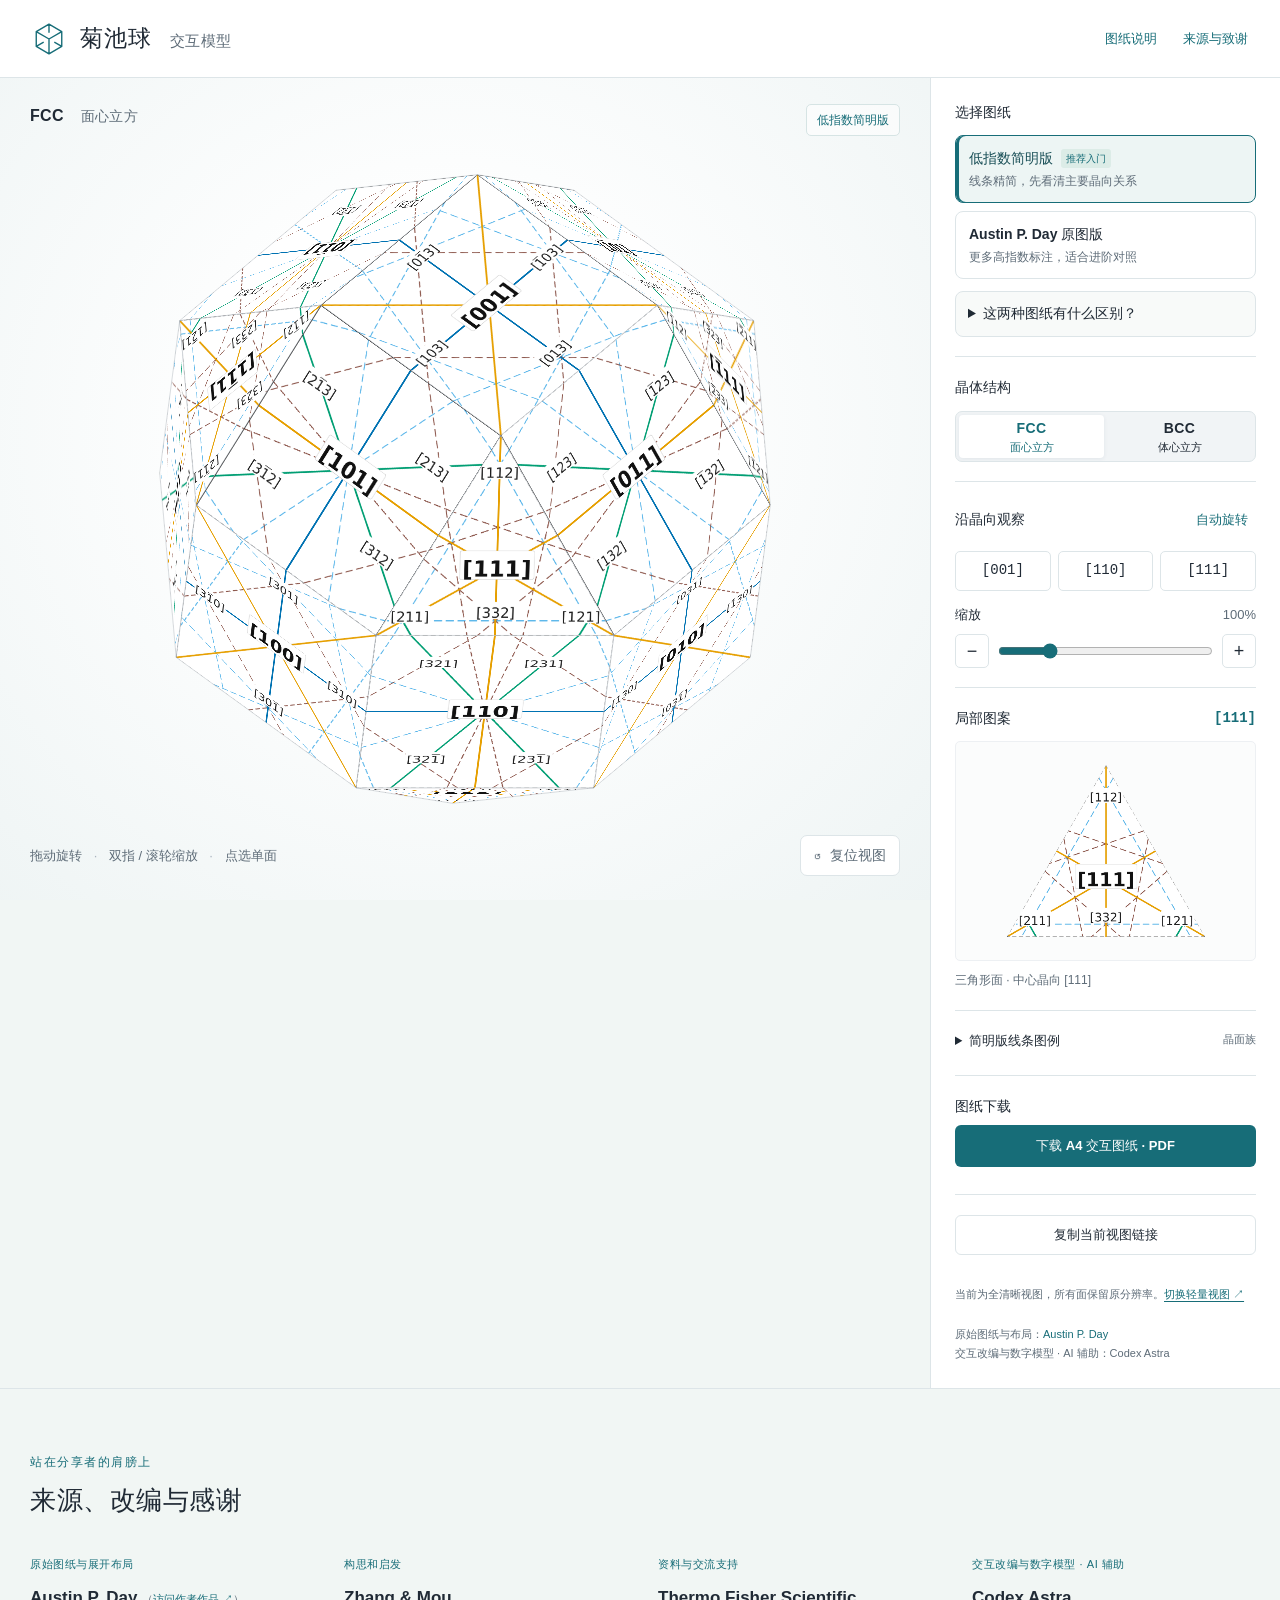
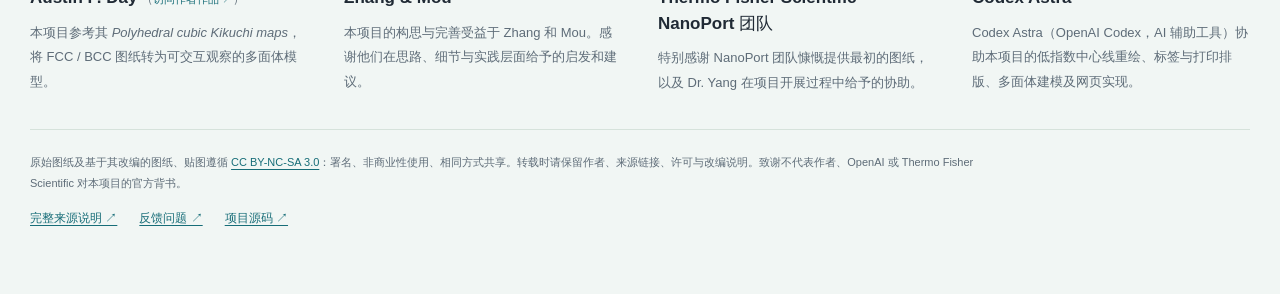
==== commit 78609c39: "Add Kikuchi artwork as home screen and browser icons" ====
--- a/index-drawings.html
+++ b/index-drawings.html
@@ -2,6 +2,9 @@
 <html lang="zh-CN">
 <head>
   <meta charset="utf-8">
+  <meta name="apple-mobile-web-app-title" content="菊池球">
+  <link rel="apple-touch-icon" sizes="180x180" href="assets/icons/apple-touch-icon-v1.png">
+  <link rel="icon" type="image/png" sizes="32x32" href="assets/icons/favicon-32-v1.png">
   <meta name="viewport" content="width=device-width, initial-scale=1">
   <meta name="description" content="旋转观察 FCC / BCC 菊池球，从低指数简明版理解晶带轴与晶面族，再用 Austin P. Day 原图版探索更多高指数标注。支持单面查看、视图分享与 A4 图纸下载。">
   <meta name="theme-color" content="#176d78">
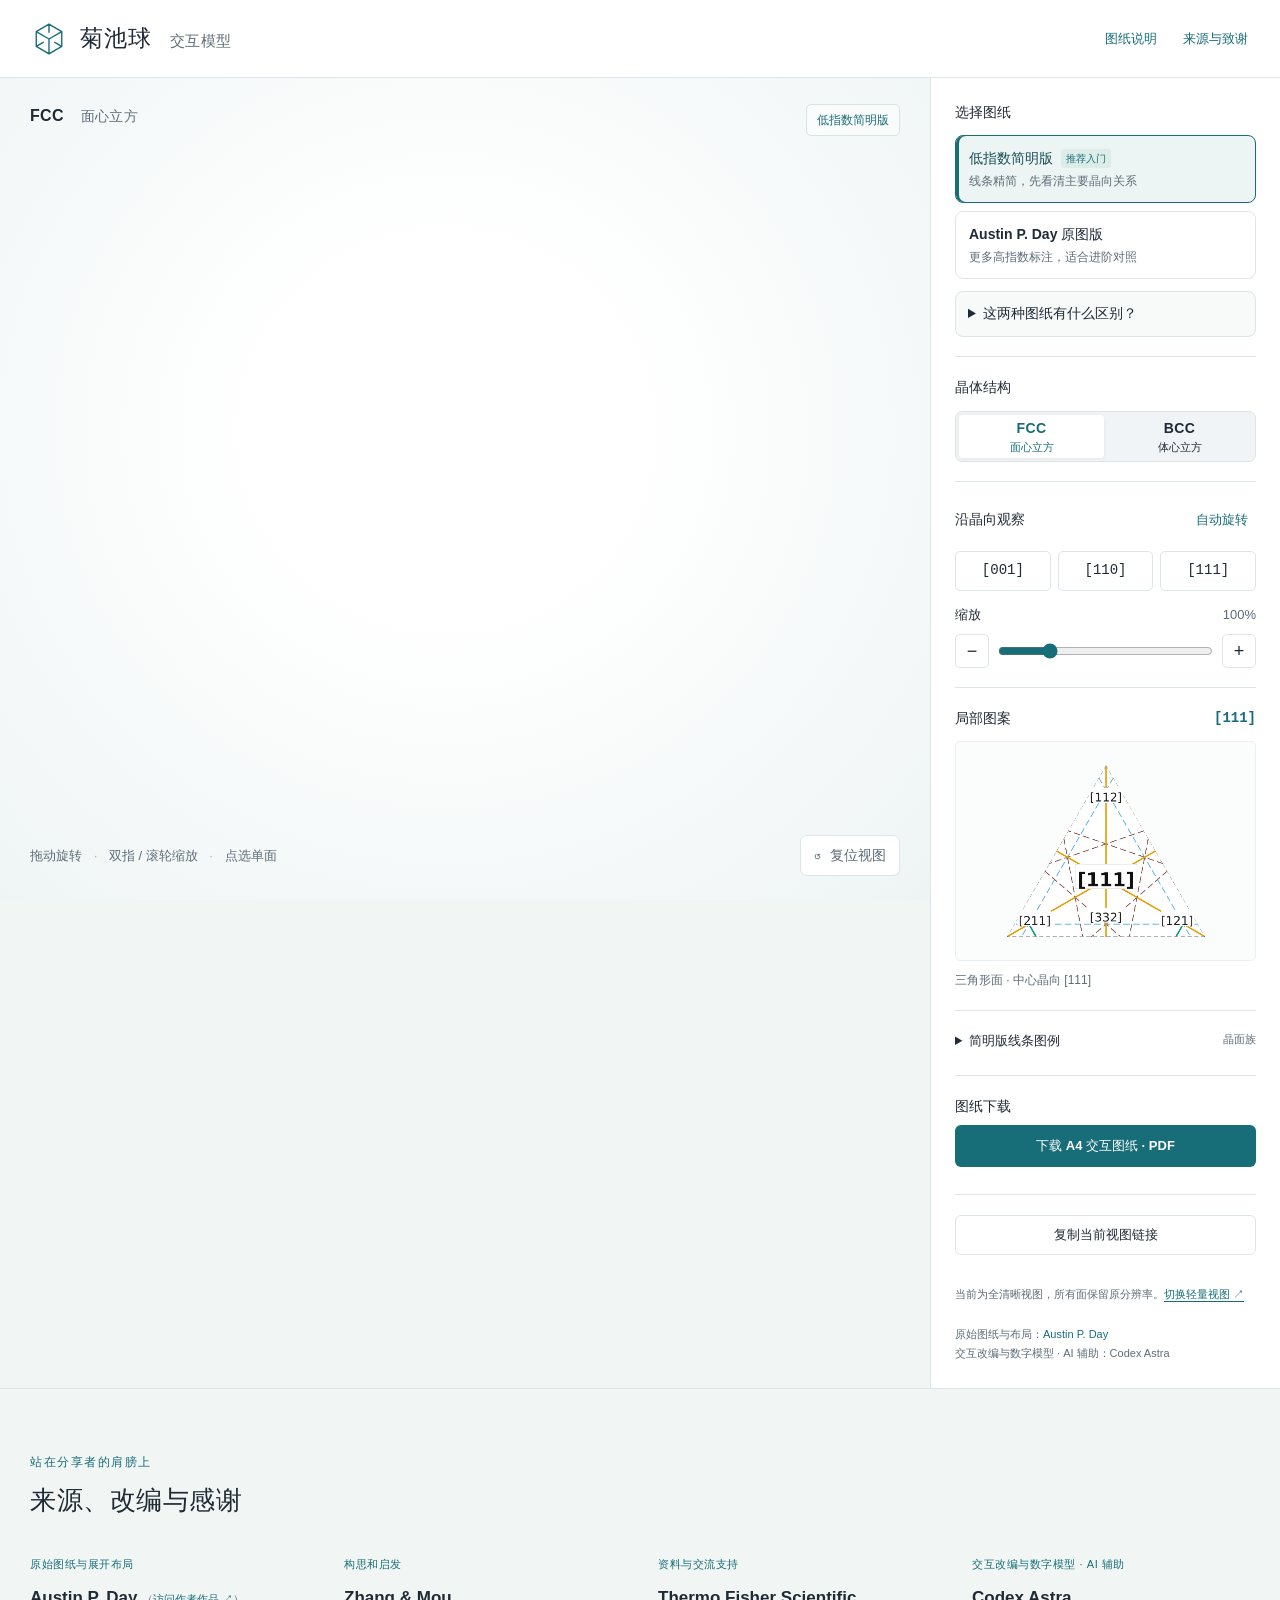
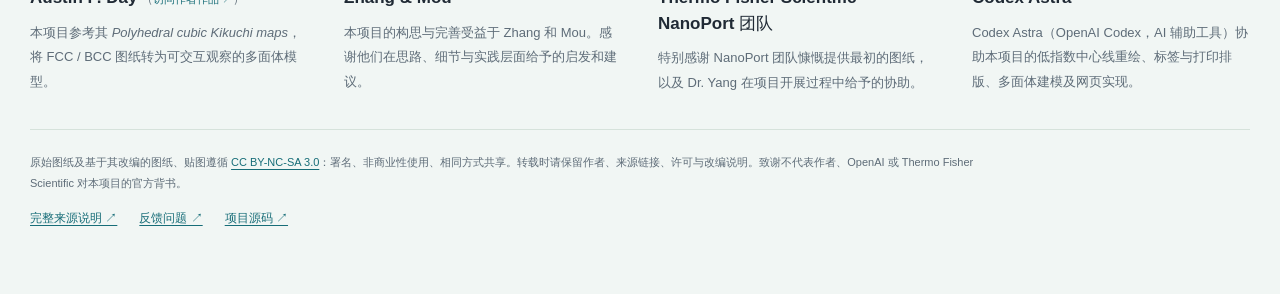
==== commit b909bbfd: "Use isolated Kikuchi sphere artwork for website icons" ====
--- a/index-drawings.html
+++ b/index-drawings.html
@@ -3,8 +3,8 @@
 <head>
   <meta charset="utf-8">
   <meta name="apple-mobile-web-app-title" content="菊池球">
-  <link rel="apple-touch-icon" sizes="180x180" href="assets/icons/apple-touch-icon-v1.png">
-  <link rel="icon" type="image/png" sizes="32x32" href="assets/icons/favicon-32-v1.png">
+  <link rel="apple-touch-icon" sizes="180x180" href="assets/icons/apple-touch-icon-v2.png">
+  <link rel="icon" type="image/png" sizes="32x32" href="assets/icons/favicon-32-v2.png">
   <meta name="viewport" content="width=device-width, initial-scale=1">
   <meta name="description" content="旋转观察 FCC / BCC 菊池球，从低指数简明版理解晶带轴与晶面族，再用 Austin P. Day 原图版探索更多高指数标注。支持单面查看、视图分享与 A4 图纸下载。">
   <meta name="theme-color" content="#176d78">
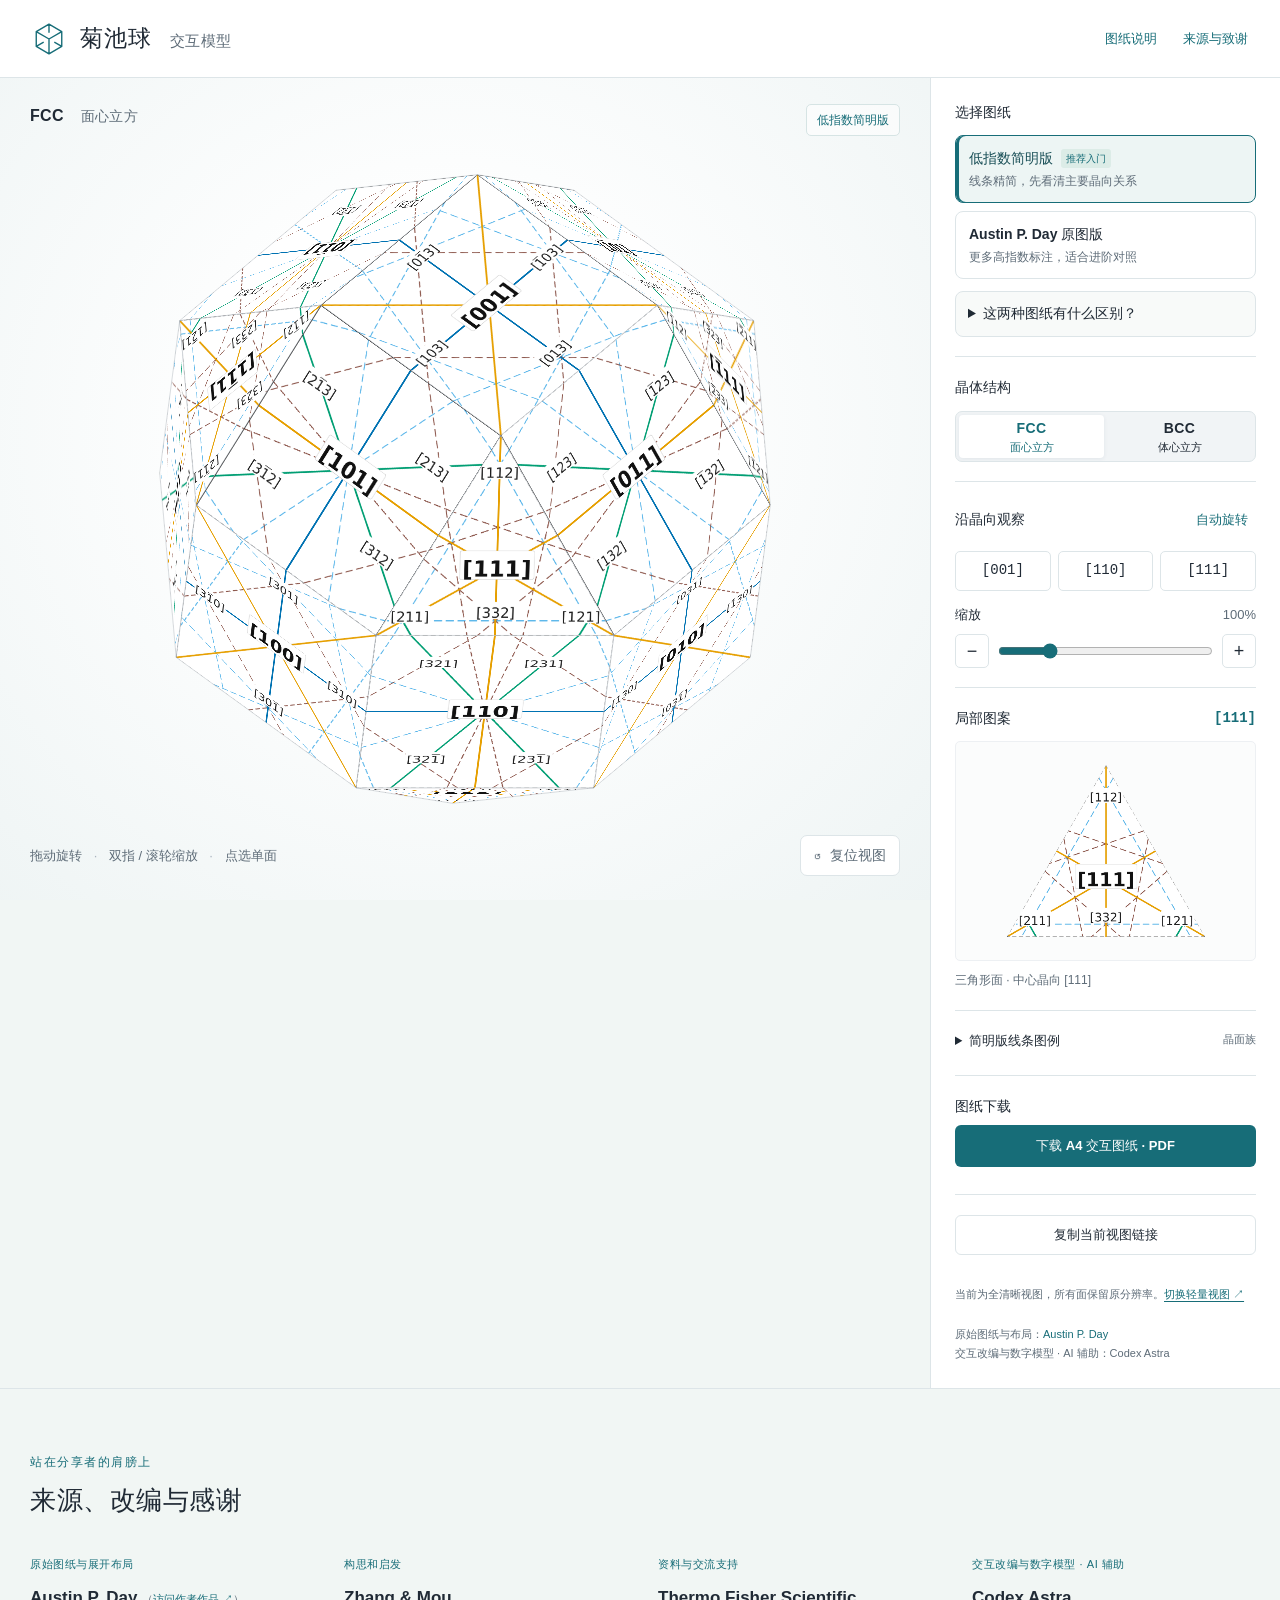
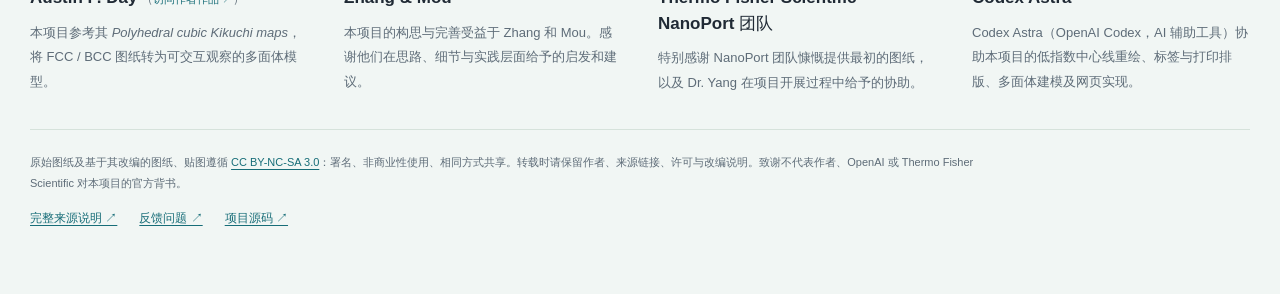
==== commit c412ec85: "Use edge-filling transparent sphere icons" ====
--- a/index-drawings.html
+++ b/index-drawings.html
@@ -3,8 +3,8 @@
 <head>
   <meta charset="utf-8">
   <meta name="apple-mobile-web-app-title" content="菊池球">
-  <link rel="apple-touch-icon" sizes="180x180" href="assets/icons/apple-touch-icon-v2.png">
-  <link rel="icon" type="image/png" sizes="32x32" href="assets/icons/favicon-32-v2.png">
+  <link rel="apple-touch-icon" sizes="180x180" href="assets/icons/apple-touch-icon-v4-preview.png">
+  <link rel="icon" type="image/png" sizes="32x32" href="assets/icons/favicon-32-v4-preview.png">
   <meta name="viewport" content="width=device-width, initial-scale=1">
   <meta name="description" content="旋转观察 FCC / BCC 菊池球，从低指数简明版理解晶带轴与晶面族，再用 Austin P. Day 原图版探索更多高指数标注。支持单面查看、视图分享与 A4 图纸下载。">
   <meta name="theme-color" content="#176d78">
